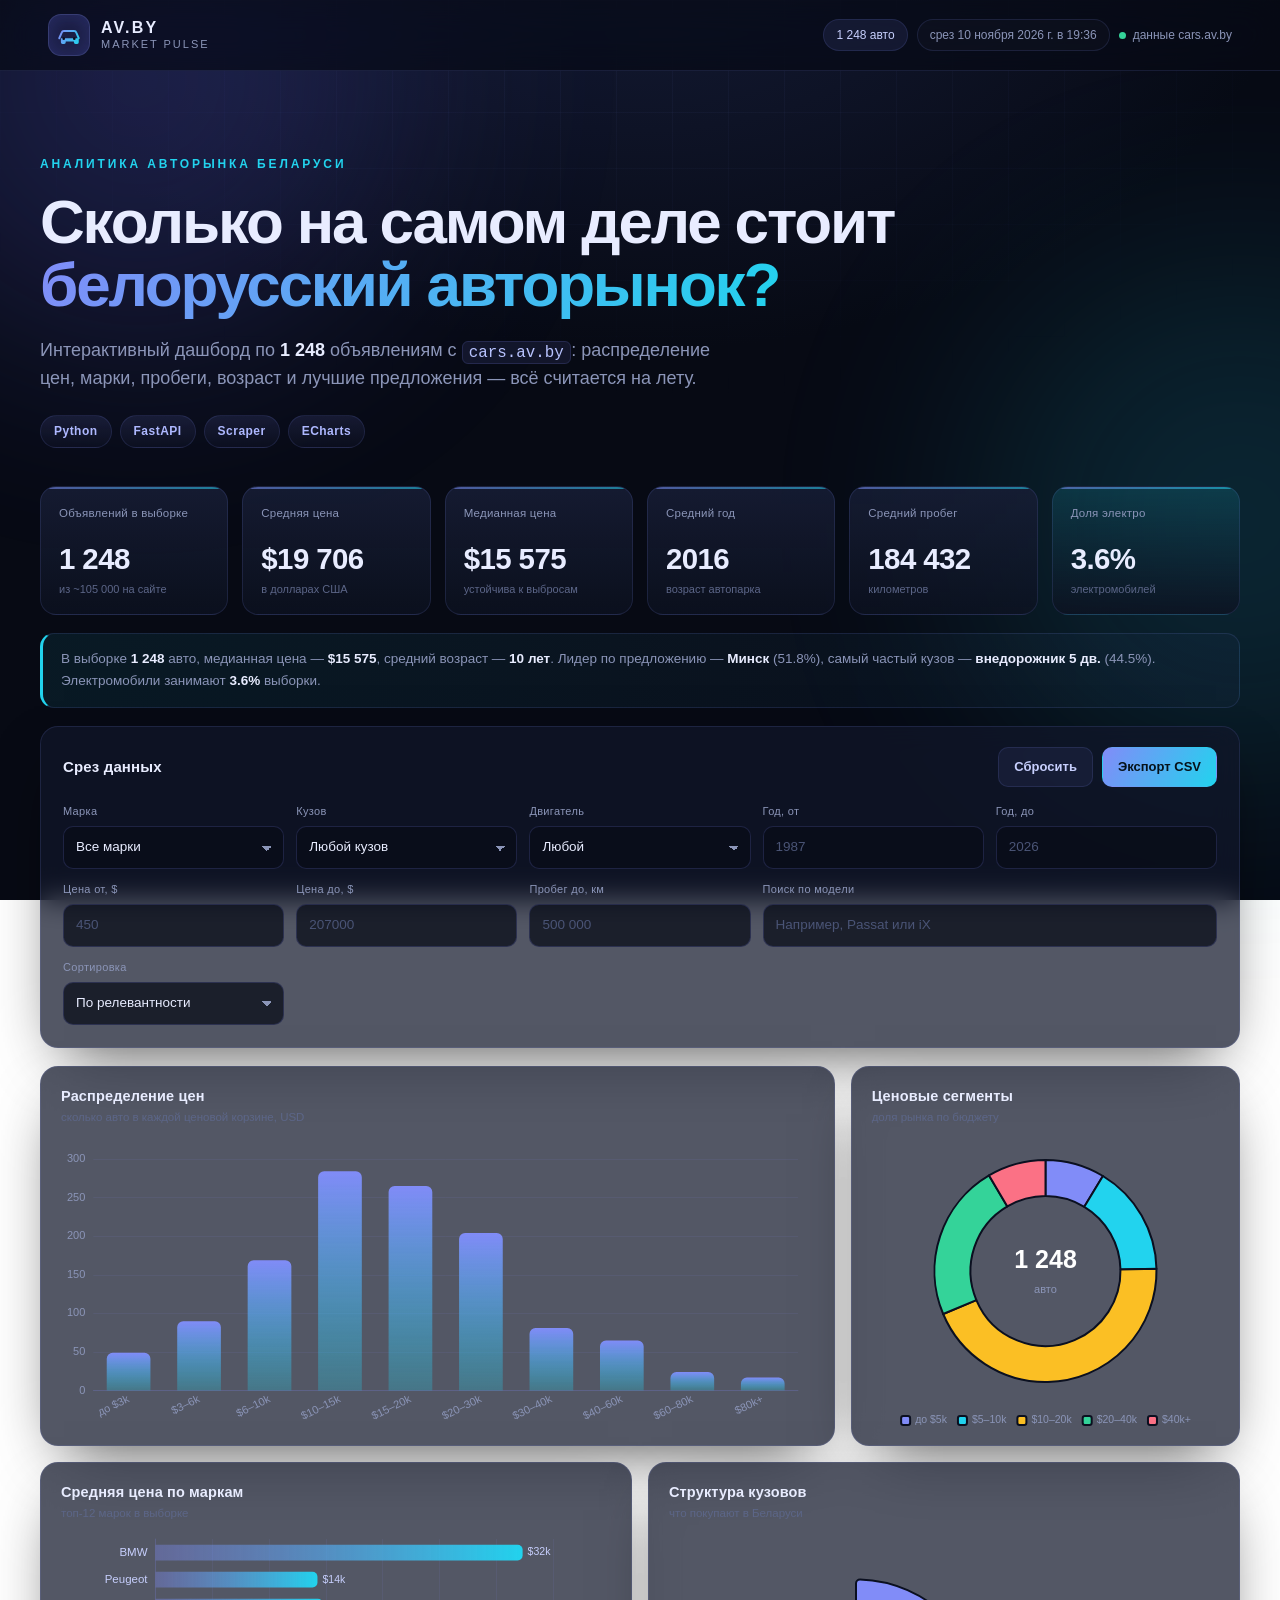
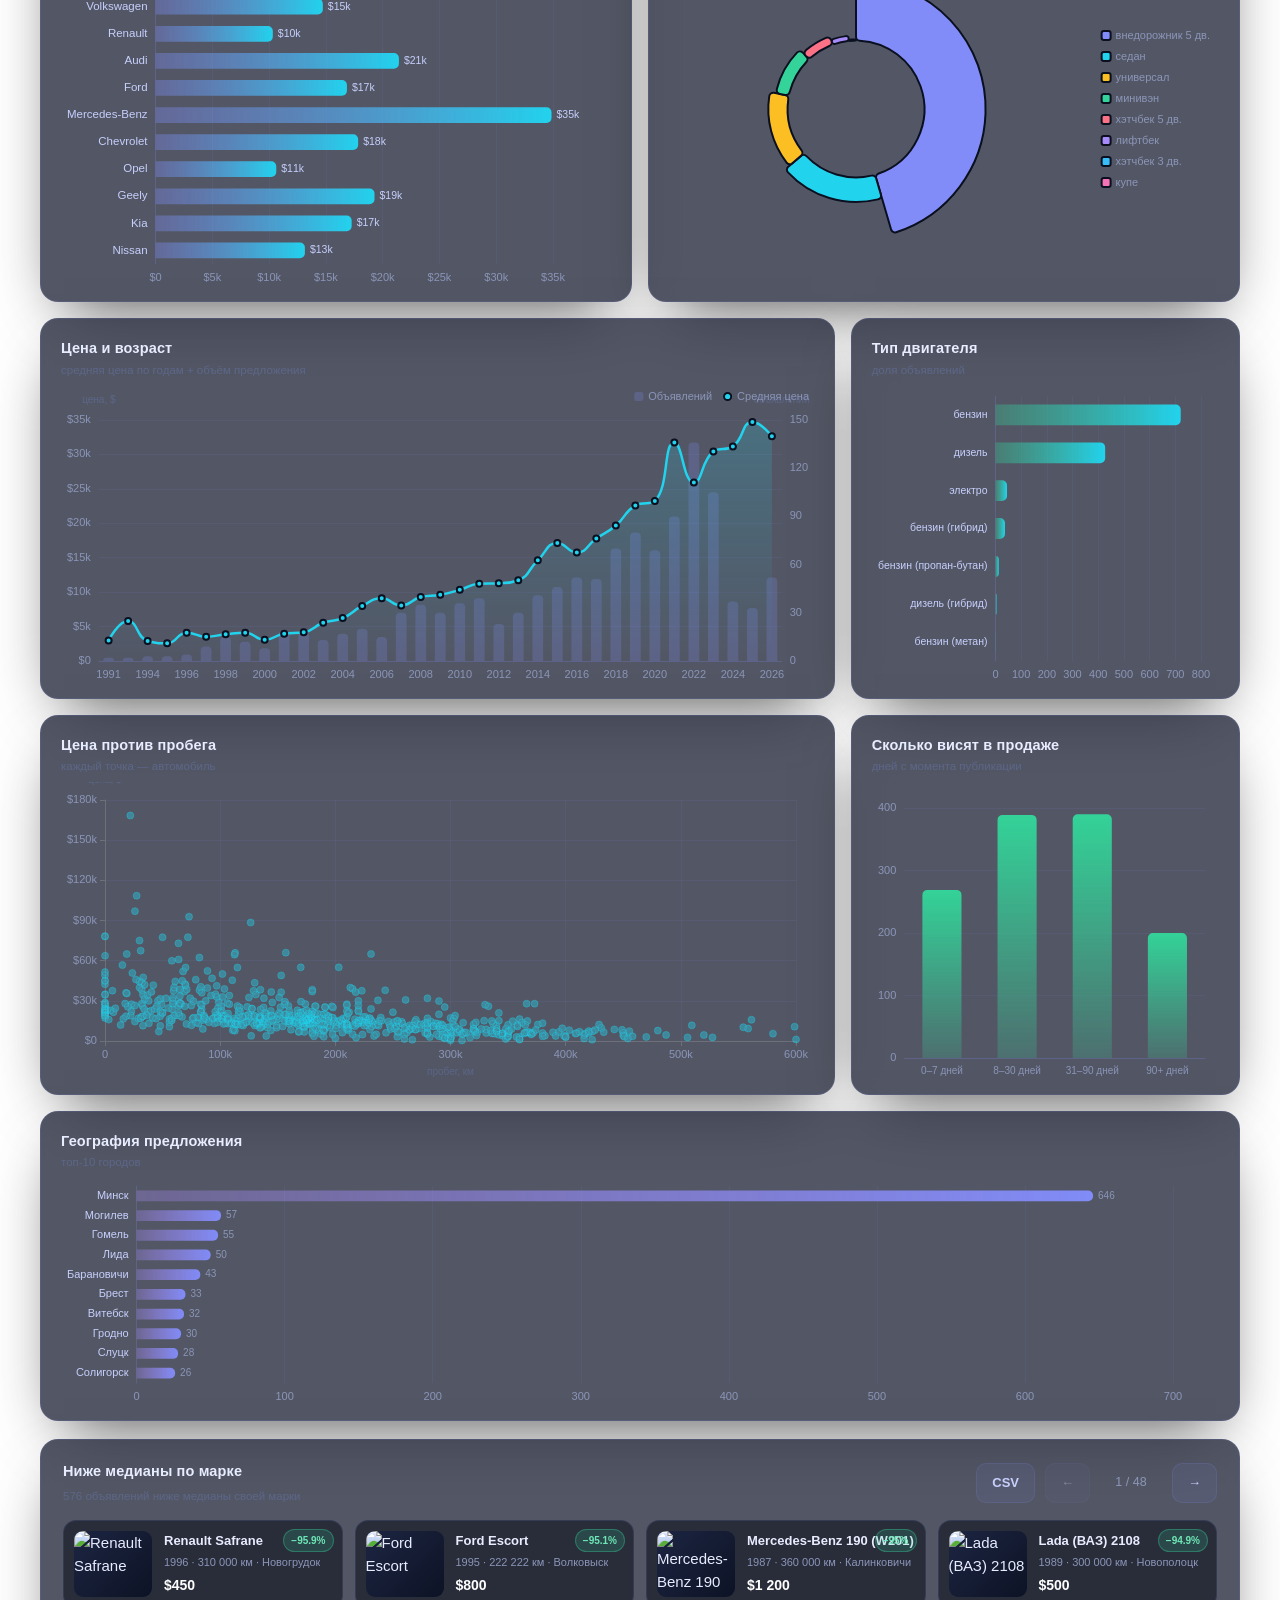
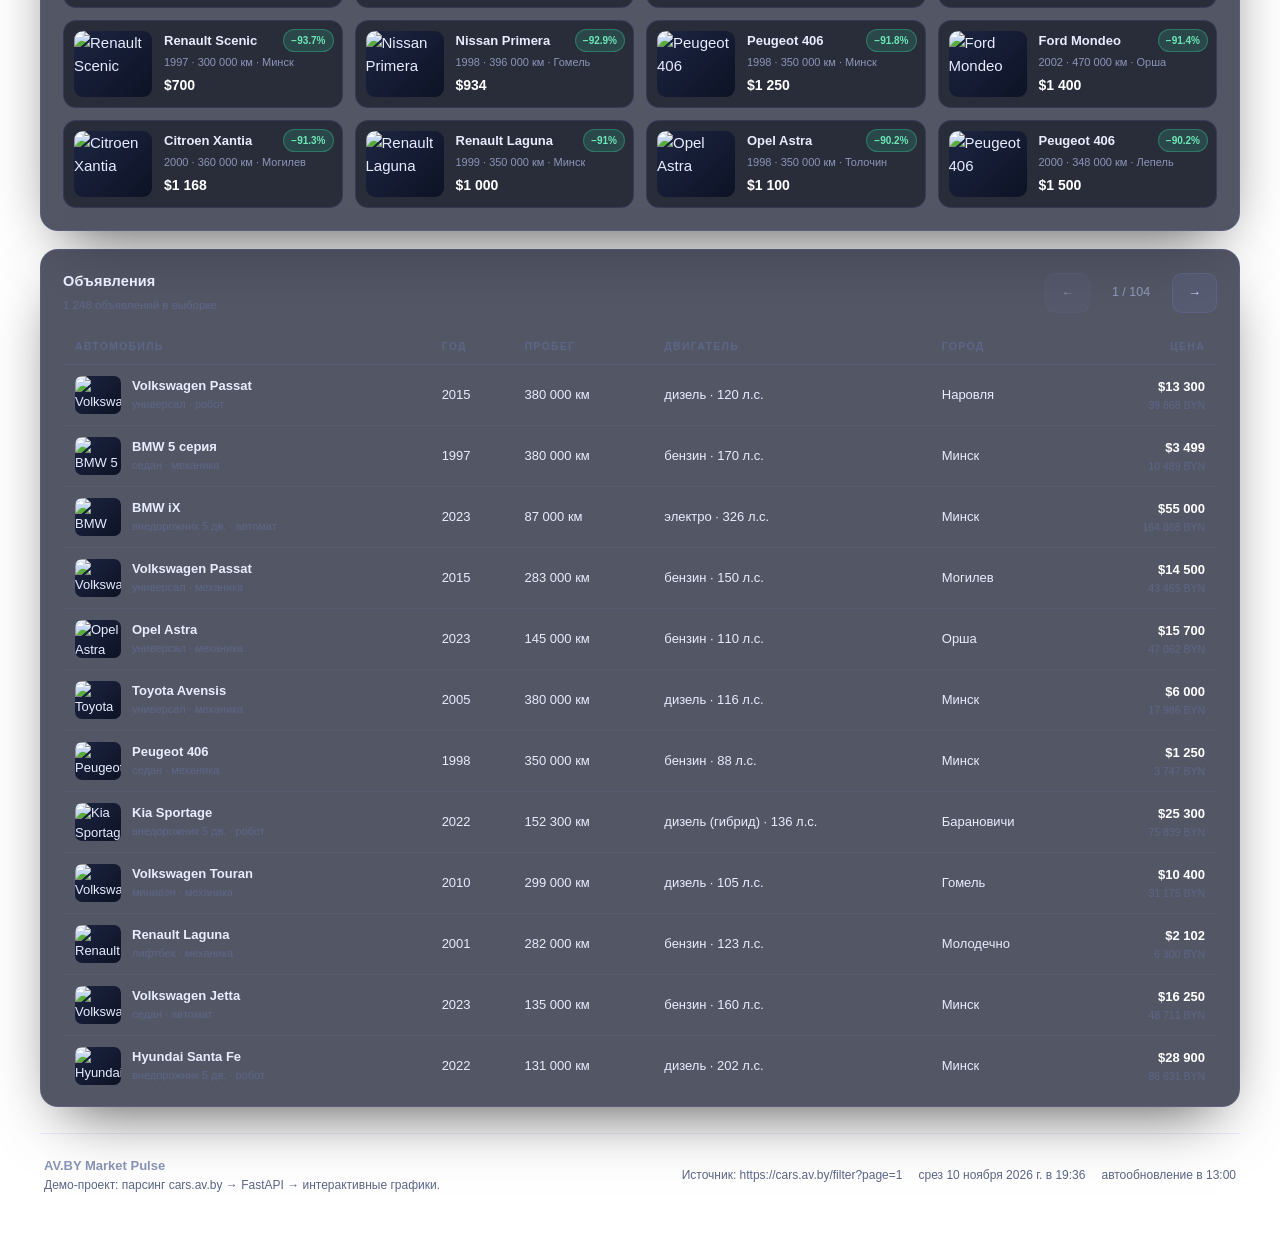
==== docs/index.html @ 28a3e029 "Add files via upload" ====
<!DOCTYPE html>
<html lang="ru" data-mode="static">
<head>
  <meta charset="utf-8" />
  <meta name="viewport" content="width=device-width, initial-scale=1" />
  <title>AV.BY Market Pulse — аналитика авторынка Беларуси</title>
  <meta name="description" content="Интерактивный дашборд рынка б/у автомобилей Беларуси по данным cars.av.by: цены, марки, пробеги, годы и лучшие предложения." />
  <link rel="stylesheet" href="styles.css" />
</head>
<body>
  <div class="bg-grid" aria-hidden="true"></div>
  <div class="bg-glow bg-glow--one" aria-hidden="true"></div>
  <div class="bg-glow bg-glow--two" aria-hidden="true"></div>

  <header class="topbar">
    <a class="brand" href="./">
      <span class="brand__mark" aria-hidden="true">
        <svg viewBox="0 0 32 32" width="26" height="26" fill="none">
          <path d="M4 20l3-7a3 3 0 0 1 2.8-2h12.4A3 3 0 0 1 25 13l3 7" stroke="url(#g)" stroke-width="2.4" stroke-linecap="round"/>
          <path d="M4 20h24v5a2 2 0 0 1-2 2h-2a2 2 0 0 1-2-2v-1H12v1a2 2 0 0 1-2 2H8a2 2 0 0 1-2-2v-5z" fill="url(#g)"/>
          <circle cx="9.5" cy="20.5" r="1.6" fill="#0a0e1a"/>
          <circle cx="22.5" cy="20.5" r="1.6" fill="#0a0e1a"/>
          <defs><linearGradient id="g" x1="4" y1="11" x2="28" y2="27" gradientUnits="userSpaceOnUse"><stop stop-color="#818cf8"/><stop offset="1" stop-color="#22d3ee"/></linearGradient></defs>
        </svg>
      </span>
      <span class="brand__text">
        <strong>AV.BY</strong>
        <span>Market Pulse</span>
      </span>
    </a>
    <div class="topbar__meta">
      <span class="pill" id="meta-count">— авто</span>
      <span class="pill pill--muted" id="meta-date">—</span>
      <span class="live"><i></i> данные cars.av.by</span>
    </div>
  </header>

  <main class="wrap">
    <section class="hero">
      <p class="eyebrow">Аналитика авторынка Беларуси</p>
      <h1>Сколько на самом деле стоит<br><span class="grad">белорусский авторынок?</span></h1>
      <p class="hero__lead">
        Интерактивный дашборд по <strong id="hero-count">1 000+</strong> объявлениям с <code>cars.av.by</code>:
        распределение цен, марки, пробеги, возраст и лучшие предложения — всё считается на лету.
      </p>
      <div class="hero__tags">
        <span>Python</span><span>FastAPI</span><span>Scraper</span><span>ECharts</span>
      </div>
    </section>

    <section class="kpis" id="kpis" aria-label="Ключевые показатели">
      <article class="kpi">
        <span class="kpi__label">Объявлений в выборке</span>
        <strong class="kpi__value" id="kpi-total">—</strong>
        <span class="kpi__hint">из ~105 000 на сайте</span>
      </article>
      <article class="kpi">
        <span class="kpi__label">Средняя цена</span>
        <strong class="kpi__value" id="kpi-avg-price">—</strong>
        <span class="kpi__hint">в долларах США</span>
      </article>
      <article class="kpi">
        <span class="kpi__label">Медианная цена</span>
        <strong class="kpi__value" id="kpi-median-price">—</strong>
        <span class="kpi__hint">устойчива к выбросам</span>
      </article>
      <article class="kpi">
        <span class="kpi__label">Средний год</span>
        <strong class="kpi__value" id="kpi-avg-year">—</strong>
        <span class="kpi__hint">возраст автопарка</span>
      </article>
      <article class="kpi">
        <span class="kpi__label">Средний пробег</span>
        <strong class="kpi__value" id="kpi-avg-mileage">—</strong>
        <span class="kpi__hint">километров</span>
      </article>
      <article class="kpi kpi--accent">
        <span class="kpi__label">Доля электро</span>
        <strong class="kpi__value" id="kpi-electric">—</strong>
        <span class="kpi__hint">электромобилей</span>
      </article>
    </section>

    <p class="insight" id="insight" aria-live="polite"></p>

    <section class="panel filters" aria-label="Фильтры">
      <div class="filters__head">
        <h2>Срез данных</h2>
        <div class="filters__actions">
          <button class="btn btn--ghost" id="btn-reset" type="button">Сбросить</button>
          <a class="btn btn--primary" id="btn-export" href="#" download>Экспорт CSV</a>
        </div>
      </div>
      <div class="filters__grid">
        <label class="field">
          <span>Марка</span>
          <select id="f-brand"><option value="">Все марки</option></select>
        </label>
        <label class="field">
          <span>Кузов</span>
          <select id="f-body"><option value="">Любой кузов</option></select>
        </label>
        <label class="field">
          <span>Двигатель</span>
          <select id="f-fuel"><option value="">Любой</option></select>
        </label>
        <label class="field">
          <span>Год, от</span>
          <input id="f-year-min" type="number" inputmode="numeric" placeholder="1990" />
        </label>
        <label class="field">
          <span>Год, до</span>
          <input id="f-year-max" type="number" inputmode="numeric" placeholder="2026" />
        </label>
        <label class="field">
          <span>Цена от, $</span>
          <input id="f-price-min" type="number" inputmode="numeric" placeholder="0" />
        </label>
        <label class="field">
          <span>Цена до, $</span>
          <input id="f-price-max" type="number" inputmode="numeric" placeholder="200 000" />
        </label>
        <label class="field">
          <span>Пробег до, км</span>
          <input id="f-mileage-max" type="number" inputmode="numeric" placeholder="500 000" />
        </label>
        <label class="field field--wide">
          <span>Поиск по модели</span>
          <input id="f-q" type="search" placeholder="Например, Passat или iX" autocomplete="off" />
        </label>
        <label class="field">
          <span>Сортировка</span>
          <select id="f-sort"></select>
        </label>
      </div>
    </section>

    <section class="charts" id="charts" aria-label="Графики">
      <article class="panel chart chart--span-8">
        <header class="chart__head">
          <h2>Распределение цен</h2>
          <span class="chart__sub">сколько авто в каждой ценовой корзине, USD</span>
        </header>
        <div class="chart__canvas" id="chart-price"></div>
      </article>

      <article class="panel chart chart--span-4">
        <header class="chart__head">
          <h2>Ценовые сегменты</h2>
          <span class="chart__sub">доля рынка по бюджету</span>
        </header>
        <div class="chart__canvas" id="chart-segments"></div>
      </article>

      <article class="panel chart chart--span-6">
        <header class="chart__head">
          <h2>Средняя цена по маркам</h2>
          <span class="chart__sub">топ-12 марок в выборке</span>
        </header>
        <div class="chart__canvas chart__canvas--tall" id="chart-brands"></div>
      </article>

      <article class="panel chart chart--span-6">
        <header class="chart__head">
          <h2>Структура кузовов</h2>
          <span class="chart__sub">что покупают в Беларуси</span>
        </header>
        <div class="chart__canvas chart__canvas--tall" id="chart-body"></div>
      </article>

      <article class="panel chart chart--span-8">
        <header class="chart__head">
          <h2>Цена и возраст</h2>
          <span class="chart__sub">средняя цена по годам + объём предложения</span>
        </header>
        <div class="chart__canvas" id="chart-year"></div>
      </article>

      <article class="panel chart chart--span-4">
        <header class="chart__head">
          <h2>Тип двигателя</h2>
          <span class="chart__sub">доля объявлений</span>
        </header>
        <div class="chart__canvas" id="chart-fuel"></div>
      </article>

      <article class="panel chart chart--span-8">
        <header class="chart__head">
          <h2>Цена против пробега</h2>
          <span class="chart__sub">каждый точка — автомобиль</span>
        </header>
        <div class="chart__canvas" id="chart-scatter"></div>
      </article>

      <article class="panel chart chart--span-4">
        <header class="chart__head">
          <h2>Сколько висят в продаже</h2>
          <span class="chart__sub">дней с момента публикации</span>
        </header>
        <div class="chart__canvas" id="chart-days"></div>
      </article>

      <article class="panel chart chart--span-12">
        <header class="chart__head">
          <h2>География предложения</h2>
          <span class="chart__sub">топ-10 городов</span>
        </header>
        <div class="chart__canvas chart__canvas--short" id="chart-locations"></div>
      </article>
    </section>

    <section class="panel deals" id="deals-section" aria-label="Ниже медианы по марке">
      <header class="chart__head table-panel__head">
        <div>
          <h2>Ниже медианы по марке</h2>
          <span class="chart__sub" id="deals-total">прозрачная эвристика, не оценка стоимости</span>
        </div>
        <div class="pager">
          <a class="btn btn--ghost" id="btn-deals-export" href="#" title="Скачать все объявления ниже медианы (CSV)">CSV</a>
          <button class="btn btn--ghost" id="btn-deals-prev" type="button" aria-label="Предыдущая страница">←</button>
          <span id="deals-page-info">1 / 1</span>
          <button class="btn btn--ghost" id="btn-deals-next" type="button" aria-label="Следующая страница">→</button>
        </div>
      </header>
      <div class="deals__grid" id="deals"></div>
    </section>

    <section class="panel table-panel" aria-label="Объявления">
      <header class="chart__head table-panel__head">
        <div>
          <h2>Объявления</h2>
          <span class="chart__sub" id="table-total">—</span>
        </div>
        <div class="pager">
          <button class="btn btn--ghost" id="btn-prev" type="button" aria-label="Предыдущая страница">←</button>
          <span id="page-info">1 / 1</span>
          <button class="btn btn--ghost" id="btn-next" type="button" aria-label="Следующая страница">→</button>
        </div>
      </header>
      <div class="table-scroll">
        <table>
          <thead>
            <tr>
              <th>Автомобиль</th>
              <th>Год</th>
              <th>Пробег</th>
              <th>Двигатель</th>
              <th>Город</th>
              <th class="ta-right">Цена</th>
            </tr>
          </thead>
          <tbody id="table-body"></tbody>
        </table>
      </div>
    </section>

    <footer class="footer">
      <div>
        <strong>AV.BY Market Pulse</strong>
        <span>Демо-проект: парсинг cars.av.by → FastAPI → интерактивные графики.</span>
      </div>
      <div class="footer__meta">
        <span id="footer-source">Источник: cars.av.by</span>
        <span id="footer-date">—</span>
        <span>автообновление в 13:00</span>
      </div>
    </footer>
  </main>

  <div class="loading" id="loading" aria-hidden="true"><span></span></div>
  <div class="toast" id="toast" role="status" aria-live="polite"></div>

  <script src="vendor/echarts.min.js"></script>
  <script src="analytics.js"></script>
  <script src="app.js"></script>
</body>
</html>
---- docs/styles.css ----
:root {
  --bg: #070a14;
  --bg-soft: #0c1120;
  --panel: rgba(17, 23, 42, 0.72);
  --panel-solid: #11172a;
  --border: rgba(129, 140, 248, 0.14);
  --border-strong: rgba(129, 140, 248, 0.3);
  --text: #e8ecff;
  --muted: #8b95b8;
  --faint: #5c6688;
  --indigo: #818cf8;
  --cyan: #22d3ee;
  --amber: #fbbf24;
  --green: #34d399;
  --rose: #fb7185;
  --grad: linear-gradient(120deg, #818cf8 0%, #22d3ee 100%);
  --radius: 18px;
  --shadow: 0 24px 60px -24px rgba(0, 0, 0, 0.75);
}

* { box-sizing: border-box; }

html { scroll-behavior: smooth; }

body {
  margin: 0;
  min-height: 100vh;
  background: radial-gradient(1200px 800px at 50% -10%, #151c38 0%, var(--bg) 55%) fixed;
  color: var(--text);
  font-family: "Inter", -apple-system, BlinkMacSystemFont, "Segoe UI", Roboto, "Helvetica Neue", Arial, sans-serif;
  font-size: 15px;
  line-height: 1.55;
  -webkit-font-smoothing: antialiased;
  overflow-x: hidden;
}

code {
  font-family: "JetBrains Mono", "Cascadia Code", Consolas, monospace;
  font-size: 0.88em;
  color: #b9c4ff;
  background: rgba(129, 140, 248, 0.1);
  border: 1px solid rgba(129, 140, 248, 0.16);
  padding: 0.1em 0.4em;
  border-radius: 6px;
}

.bg-grid {
  position: fixed;
  inset: 0;
  background-image:
    linear-gradient(rgba(129, 140, 248, 0.045) 1px, transparent 1px),
    linear-gradient(90deg, rgba(129, 140, 248, 0.045) 1px, transparent 1px);
  background-size: 56px 56px;
  mask-image: radial-gradient(ellipse 90% 60% at 50% 0%, #000 20%, transparent 75%);
  pointer-events: none;
  z-index: 0;
}

.bg-glow {
  position: fixed;
  width: 520px;
  height: 520px;
  border-radius: 50%;
  filter: blur(120px);
  opacity: 0.22;
  pointer-events: none;
  z-index: 0;
}
.bg-glow--one { background: #6366f1; top: -180px; left: -120px; }
.bg-glow--two { background: #22d3ee; top: 260px; right: -220px; opacity: 0.14; }

/* ---------- top bar ---------- */
.topbar {
  position: sticky;
  top: 0;
  z-index: 50;
  display: flex;
  align-items: center;
  justify-content: space-between;
  gap: 18px;
  padding: 14px clamp(16px, 4vw, 48px);
  background: rgba(7, 10, 20, 0.72);
  backdrop-filter: blur(18px) saturate(140%);
  border-bottom: 1px solid var(--border);
}

.brand {
  display: flex;
  align-items: center;
  gap: 11px;
  text-decoration: none;
  color: var(--text);
}
.brand__mark {
  display: grid;
  place-items: center;
  width: 42px;
  height: 42px;
  border-radius: 13px;
  background: rgba(129, 140, 248, 0.1);
  border: 1px solid var(--border-strong);
  box-shadow: 0 0 26px rgba(99, 102, 241, 0.28) inset;
}
.brand__text { display: flex; flex-direction: column; line-height: 1.15; }
.brand__text strong { font-size: 16px; letter-spacing: 0.14em; }
.brand__text span { font-size: 11px; color: var(--muted); letter-spacing: 0.18em; text-transform: uppercase; }

.topbar__meta { display: flex; align-items: center; gap: 9px; flex-wrap: wrap; justify-content: flex-end; }
.pill {
  font-size: 12px;
  padding: 6px 12px;
  border-radius: 999px;
  background: rgba(129, 140, 248, 0.1);
  border: 1px solid var(--border);
  color: #c7cffd;
  white-space: nowrap;
}
.pill--muted { color: var(--muted); background: rgba(255, 255, 255, 0.02); }
.live { display: inline-flex; align-items: center; gap: 7px; font-size: 12px; color: var(--muted); }
.live i {
  width: 7px; height: 7px; border-radius: 50%;
  background: var(--green);
  box-shadow: 0 0 0 0 rgba(52, 211, 153, 0.6);
  animation: pulse 2.2s infinite;
}
@keyframes pulse {
  0% { box-shadow: 0 0 0 0 rgba(52, 211, 153, 0.55); }
  70% { box-shadow: 0 0 0 8px rgba(52, 211, 153, 0); }
  100% { box-shadow: 0 0 0 0 rgba(52, 211, 153, 0); }
}

/* ---------- layout ---------- */
.wrap {
  position: relative;
  z-index: 1;
  max-width: 1280px;
  margin: 0 auto;
  padding: 0 clamp(16px, 4vw, 40px) 64px;
}

.hero { padding: clamp(40px, 7vw, 84px) 0 38px; max-width: 880px; }
.eyebrow {
  margin: 0 0 16px;
  font-size: 12px;
  letter-spacing: 0.24em;
  text-transform: uppercase;
  color: var(--cyan);
  font-weight: 600;
}
.hero h1 {
  margin: 0 0 20px;
  font-size: clamp(32px, 5.6vw, 62px);
  line-height: 1.03;
  letter-spacing: -0.035em;
  font-weight: 800;
}
.grad {
  background: var(--grad);
  -webkit-background-clip: text;
  background-clip: text;
  color: transparent;
}
.hero__lead { margin: 0 0 22px; max-width: 680px; font-size: clamp(15px, 1.6vw, 18px); color: var(--muted); }
.hero__lead strong { color: var(--text); }
.hero__tags { display: flex; gap: 8px; flex-wrap: wrap; }
.hero__tags span {
  font-size: 12px;
  font-weight: 600;
  letter-spacing: 0.04em;
  color: #aeb8ff;
  padding: 6px 13px;
  border-radius: 999px;
  border: 1px solid var(--border);
  background: linear-gradient(180deg, rgba(129, 140, 248, 0.12), rgba(129, 140, 248, 0.03));
}

/* ---------- KPI ---------- */
.kpis {
  display: grid;
  grid-template-columns: repeat(6, minmax(0, 1fr));
  gap: 14px;
  margin-bottom: 18px;
}
.kpi {
  position: relative;
  padding: 18px 18px 16px;
  border-radius: 16px;
  border: 1px solid var(--border);
  background: linear-gradient(180deg, rgba(23, 30, 54, 0.85), rgba(13, 18, 33, 0.75));
  overflow: hidden;
  transition: transform 0.25s ease, border-color 0.25s ease;
}
.kpi::after {
  content: "";
  position: absolute;
  inset: 0 0 auto 0;
  height: 2px;
  background: var(--grad);
  opacity: 0.55;
}
.kpi:hover { transform: translateY(-3px); border-color: var(--border-strong); }
.kpi--accent { background: linear-gradient(180deg, rgba(34, 211, 238, 0.14), rgba(13, 18, 33, 0.8)); }
.kpi__label { display: block; font-size: 11.5px; color: var(--muted); letter-spacing: 0.02em; margin-bottom: 8px; min-height: 30px; }
.kpi__value { display: block; font-size: clamp(21px, 2.3vw, 30px); font-weight: 800; letter-spacing: -0.02em; line-height: 1.1; }
.kpi__hint { display: block; margin-top: 6px; font-size: 11px; color: var(--faint); }

/* ---------- panels ---------- */
.panel {
  border-radius: var(--radius);
  border: 1px solid var(--border);
  background: var(--panel);
  backdrop-filter: blur(14px);
  box-shadow: var(--shadow);
}

/* ---------- insight ---------- */
.insight {
  margin: 0 0 18px;
  padding: 14px 18px;
  border-radius: 14px;
  border: 1px solid var(--border);
  border-left: 3px solid var(--cyan);
  background: linear-gradient(90deg, rgba(34, 211, 238, 0.08), rgba(129, 140, 248, 0.035));
  color: var(--muted);
  font-size: 13.5px;
  line-height: 1.65;
}
.insight strong { color: var(--text); font-weight: 700; }

/* ---------- filters ---------- */
.filters { padding: 20px 22px 22px; margin-bottom: 18px; }
.filters__head { display: flex; align-items: center; justify-content: space-between; gap: 16px; margin-bottom: 16px; }
.filters__head h2 { margin: 0; font-size: 15px; letter-spacing: 0.01em; }
.filters__actions { display: flex; gap: 9px; }
.filters__grid {
  display: grid;
  grid-template-columns: repeat(5, minmax(0, 1fr));
  gap: 12px;
}
.field { display: flex; flex-direction: column; gap: 6px; min-width: 0; }
.field--wide { grid-column: span 2; }
.field > span { font-size: 11px; color: var(--muted); letter-spacing: 0.03em; }
.field input, .field select {
  width: 100%;
  padding: 10px 12px;
  border-radius: 10px;
  border: 1px solid rgba(129, 140, 248, 0.18);
  background: rgba(8, 12, 24, 0.75);
  color: var(--text);
  font: inherit;
  font-size: 13.5px;
  outline: none;
  transition: border-color 0.2s ease, box-shadow 0.2s ease;
}
.field select { appearance: none; cursor: pointer; padding-right: 30px;
  background-image: linear-gradient(45deg, transparent 50%, var(--muted) 50%), linear-gradient(135deg, var(--muted) 50%, transparent 50%);
  background-position: calc(100% - 16px) 52%, calc(100% - 11px) 52%;
  background-size: 5px 5px, 5px 5px;
  background-repeat: no-repeat;
}
.field input::placeholder { color: #4a5476; }
.field input:focus, .field select:focus {
  border-color: rgba(34, 211, 238, 0.55);
  box-shadow: 0 0 0 3px rgba(34, 211, 238, 0.1);
}

.btn {
  display: inline-flex;
  align-items: center;
  justify-content: center;
  gap: 6px;
  padding: 9px 15px;
  border-radius: 10px;
  border: 1px solid transparent;
  font: inherit;
  font-size: 13px;
  font-weight: 600;
  cursor: pointer;
  text-decoration: none;
  transition: transform 0.18s ease, filter 0.18s ease, background 0.18s ease;
  white-space: nowrap;
}
.btn:hover { transform: translateY(-1px); }
.btn--ghost { background: rgba(129, 140, 248, 0.08); border-color: var(--border); color: #c7cffd; }
.btn--ghost:hover { background: rgba(129, 140, 248, 0.16); }
.btn--primary { background: var(--grad); color: #06121a; font-weight: 700; }
.btn--primary:hover { filter: brightness(1.08); }
.btn:disabled { opacity: 0.4; cursor: not-allowed; transform: none; }

/* ---------- charts ---------- */
.charts {
  display: grid;
  grid-template-columns: repeat(12, minmax(0, 1fr));
  gap: 16px;
  margin-bottom: 18px;
}
.chart { padding: 18px 20px 12px; min-width: 0; }
.chart--span-4 { grid-column: span 4; }
.chart--span-6 { grid-column: span 6; }
.chart--span-8 { grid-column: span 8; }
.chart--span-12 { grid-column: span 12; }
.chart__head { display: flex; flex-direction: column; gap: 2px; margin-bottom: 6px; }
.chart__head h2 { margin: 0; font-size: 14.5px; font-weight: 700; letter-spacing: 0.01em; }
.chart__sub { font-size: 11.5px; color: var(--faint); }
.chart__canvas { width: 100%; height: 300px; }
.chart__canvas--tall { height: 360px; }
.chart__canvas--short { height: 230px; }

/* ---------- deals ---------- */
.deals { padding: 20px 22px 22px; margin-bottom: 18px; }
.deals__grid {
  display: grid;
  grid-template-columns: repeat(4, minmax(0, 1fr));
  gap: 12px;
  margin-top: 14px;
}
.deal {
  position: relative;
  display: flex;
  gap: 12px;
  padding: 10px;
  border-radius: 13px;
  border: 1px solid var(--border);
  background: rgba(8, 12, 24, 0.55);
  text-decoration: none;
  color: inherit;
  transition: transform 0.2s ease, border-color 0.2s ease;
  min-width: 0;
}
.deal:hover { transform: translateY(-2px); border-color: rgba(52, 211, 153, 0.45); }
.deal__img {
  width: 78px;
  height: 66px;
  flex: 0 0 78px;
  border-radius: 9px;
  object-fit: cover;
  background: linear-gradient(135deg, #1c2542, #0d1325);
}
.deal__img--empty { display: grid; place-items: center; font-weight: 800; color: #3b466b; font-size: 20px; }
.deal__body { min-width: 0; display: flex; flex-direction: column; gap: 3px; }
.deal__name { font-size: 13px; font-weight: 700; white-space: nowrap; overflow: hidden; text-overflow: ellipsis; }
.deal__meta { font-size: 11px; color: var(--muted); white-space: nowrap; overflow: hidden; text-overflow: ellipsis; }
.deal__price { font-size: 14px; font-weight: 800; color: #fff; margin-top: auto; }
.deal__badge {
  position: absolute;
  top: 8px;
  right: 8px;
  font-size: 10px;
  font-weight: 800;
  padding: 3px 7px;
  border-radius: 999px;
  background: rgba(52, 211, 153, 0.16);
  color: #6ee7b7;
  border: 1px solid rgba(52, 211, 153, 0.35);
}

/* ---------- table ---------- */
.table-panel { padding: 20px 22px 10px; }
.table-panel__head { flex-direction: row; align-items: center; justify-content: space-between; margin-bottom: 12px; }
.pager { display: flex; align-items: center; gap: 10px; }
.pager #page-info,
.pager #deals-page-info { font-size: 12.5px; color: var(--muted); min-width: 62px; text-align: center; }
.table-scroll { overflow-x: auto; }
table { width: 100%; border-collapse: collapse; font-size: 13px; }
thead th {
  text-align: left;
  font-size: 10.5px;
  text-transform: uppercase;
  letter-spacing: 0.12em;
  color: var(--faint);
  font-weight: 600;
  padding: 10px 12px;
  border-bottom: 1px solid var(--border);
  white-space: nowrap;
}
tbody td { padding: 11px 12px; border-bottom: 1px solid rgba(129, 140, 248, 0.07); vertical-align: middle; }
tbody tr:last-child td { border-bottom: none; }
tbody tr { transition: background 0.16s ease; }
tbody tr:hover { background: rgba(129, 140, 248, 0.045); }
.ta-right { text-align: right; }
.car-cell { display: flex; align-items: center; gap: 11px; min-width: 210px; }
.car-cell img, .car-cell .thumb {
  width: 46px; height: 38px; border-radius: 7px; object-fit: cover; flex: 0 0 46px;
  background: linear-gradient(135deg, #1c2542, #0d1325);
}
.car-cell .thumb { display: grid; place-items: center; font-weight: 800; color: #3b466b; }
.car-cell a { color: var(--text); text-decoration: none; font-weight: 600; }
.car-cell a:hover { color: var(--cyan); }
.car-cell small { display: block; color: var(--faint); font-size: 11px; font-weight: 400; }
.price-cell { font-weight: 800; color: #fff; white-space: nowrap; }
.price-cell small { display: block; color: var(--faint); font-weight: 400; font-size: 10.5px; }

/* ---------- footer ---------- */
.footer {
  display: flex;
  align-items: center;
  justify-content: space-between;
  gap: 18px;
  flex-wrap: wrap;
  margin-top: 26px;
  padding: 22px 4px 0;
  border-top: 1px solid var(--border);
  color: var(--faint);
  font-size: 12px;
}
.footer strong { display: block; color: var(--muted); font-size: 13px; }
.footer__meta { display: flex; gap: 16px; flex-wrap: wrap; }

/* ---------- loading ---------- */
.loading {
  position: fixed;
  inset: 0;
  z-index: 90;
  display: grid;
  place-items: center;
  background: rgba(7, 10, 20, 0.55);
  backdrop-filter: blur(2px);
  opacity: 0;
  pointer-events: none;
  transition: opacity 0.2s ease;
}
.loading.is-on { opacity: 1; pointer-events: all; }
.loading span {
  width: 38px; height: 38px; border-radius: 50%;
  border: 3px solid rgba(129, 140, 248, 0.2);
  border-top-color: var(--cyan);
  animation: spin 0.8s linear infinite;
}
@keyframes spin { to { transform: rotate(360deg); } }

/* ---------- toast ---------- */
.toast {
  position: fixed;
  left: 50%;
  bottom: 28px;
  z-index: 100;
  transform: translate(-50%, 18px);
  padding: 11px 18px;
  border-radius: 12px;
  border: 1px solid rgba(34, 211, 238, 0.4);
  background: rgba(17, 23, 42, 0.97);
  color: var(--text);
  font-size: 13px;
  font-weight: 600;
  box-shadow: 0 16px 40px rgba(0, 0, 0, 0.55);
  opacity: 0;
  pointer-events: none;
  transition: opacity 0.28s ease, transform 0.28s ease;
}
.toast.is-on { opacity: 1; transform: translate(-50%, 0); }

/* ---------- responsive ---------- */
@media (max-width: 1080px) {
  .kpis { grid-template-columns: repeat(3, minmax(0, 1fr)); }
  .filters__grid { grid-template-columns: repeat(3, minmax(0, 1fr)); }
  .deals__grid { grid-template-columns: repeat(2, minmax(0, 1fr)); }
  .chart--span-4, .chart--span-6, .chart--span-8 { grid-column: span 6; }
  .chart--span-12 { grid-column: span 12; }
}
@media (max-width: 720px) {
  .topbar { padding: 12px 16px; }
  .topbar__meta .pill--muted { display: none; }
  .kpis { grid-template-columns: repeat(2, minmax(0, 1fr)); }
  .filters__grid { grid-template-columns: repeat(2, minmax(0, 1fr)); }
  .field--wide { grid-column: span 2; }
  .charts { grid-template-columns: 1fr; }
  .chart--span-4, .chart--span-6, .chart--span-8, .chart--span-12 { grid-column: span 1; }
  .deals__grid { grid-template-columns: 1fr; }
  .footer { flex-direction: column; align-items: flex-start; }
}
@media (max-width: 460px) {
  .kpis { grid-template-columns: 1fr; }
  .filters__grid { grid-template-columns: 1fr; }
  .field--wide { grid-column: span 1; }
}

@media (prefers-reduced-motion: reduce) {
  * { animation: none !important; transition: none !important; }
}
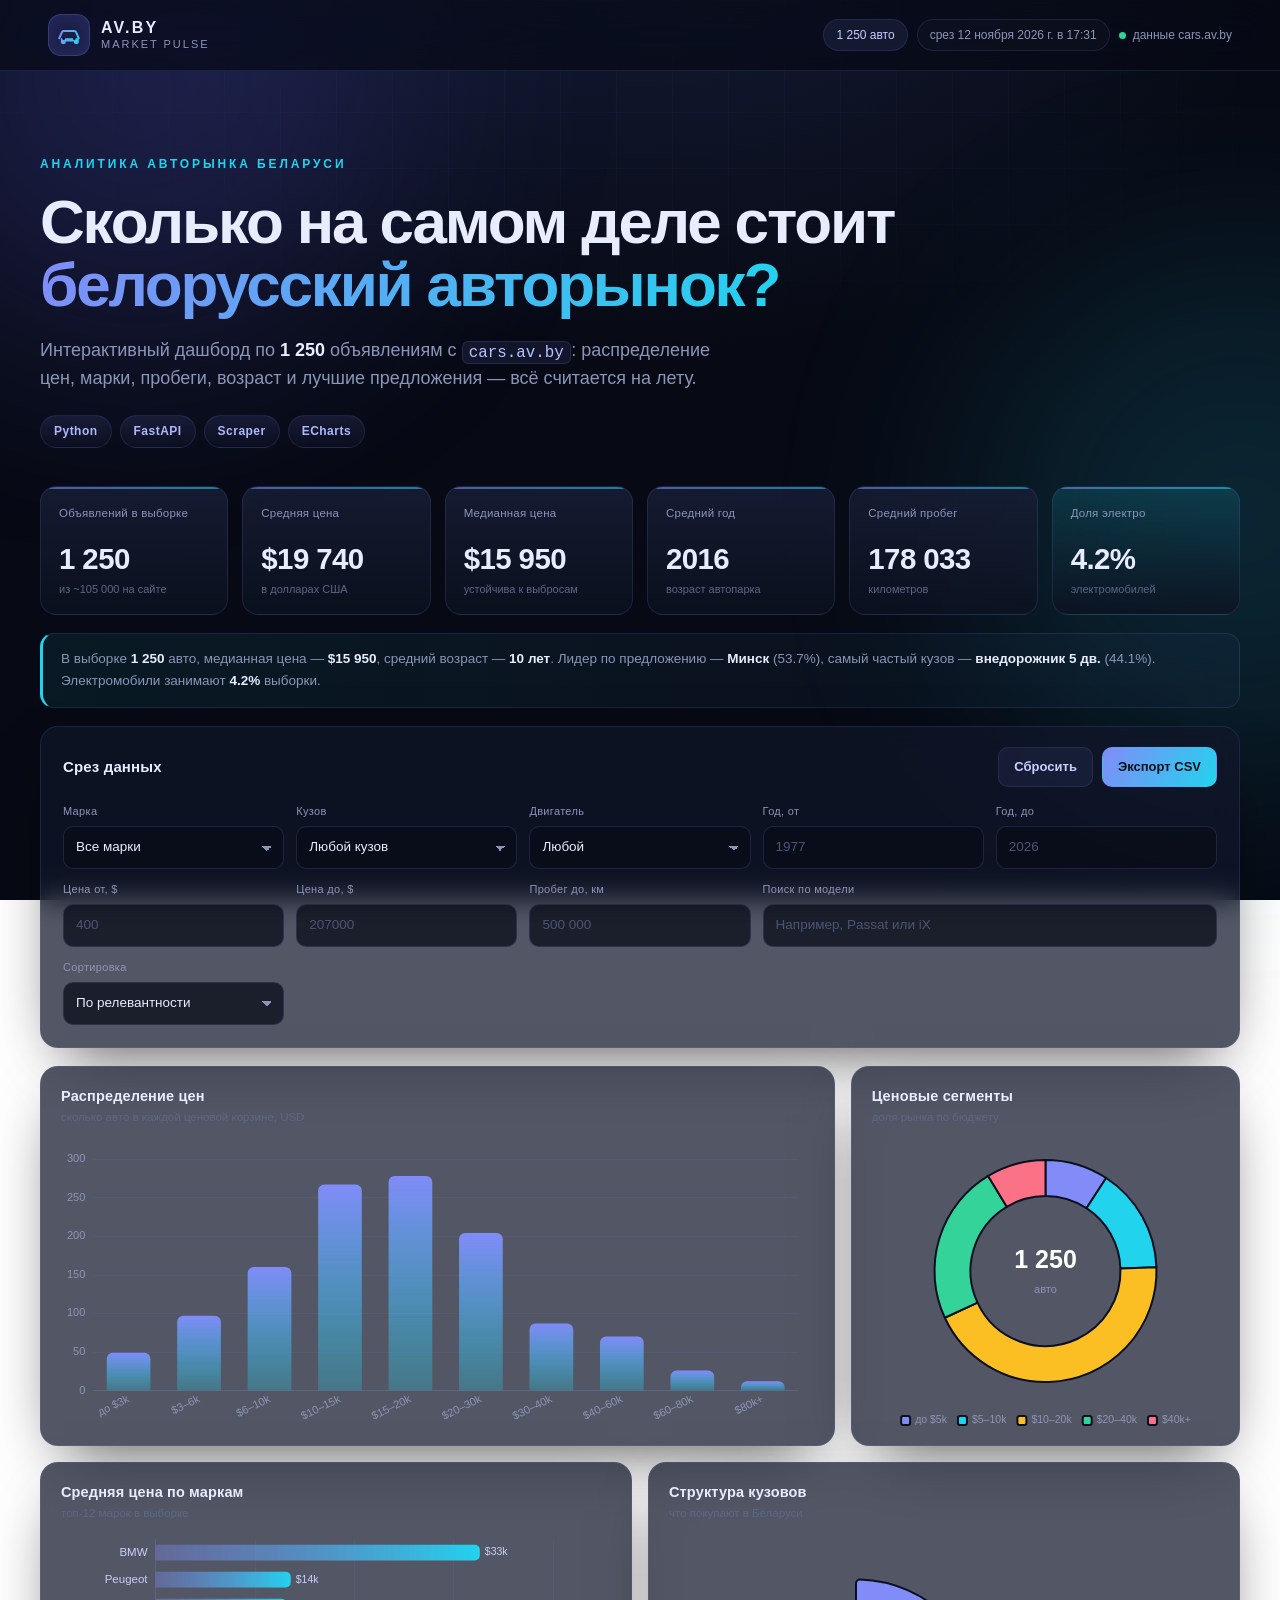
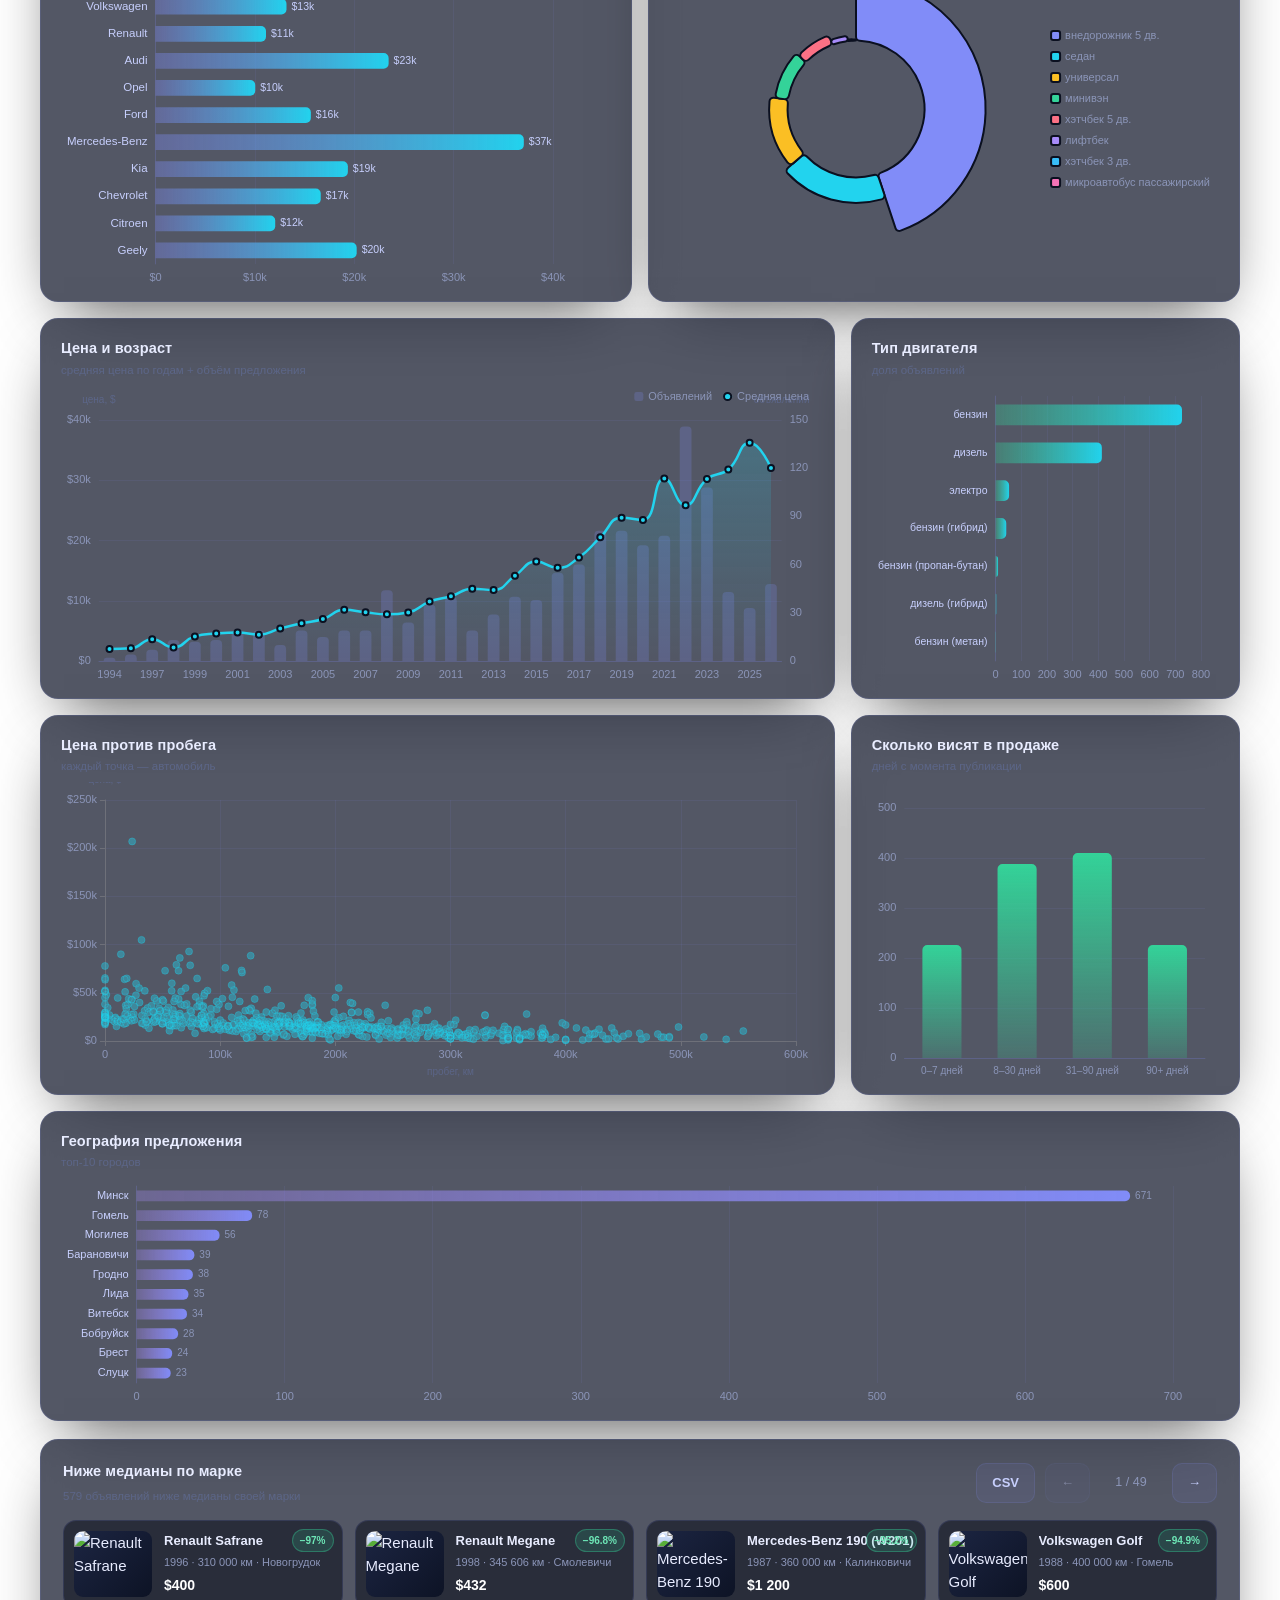
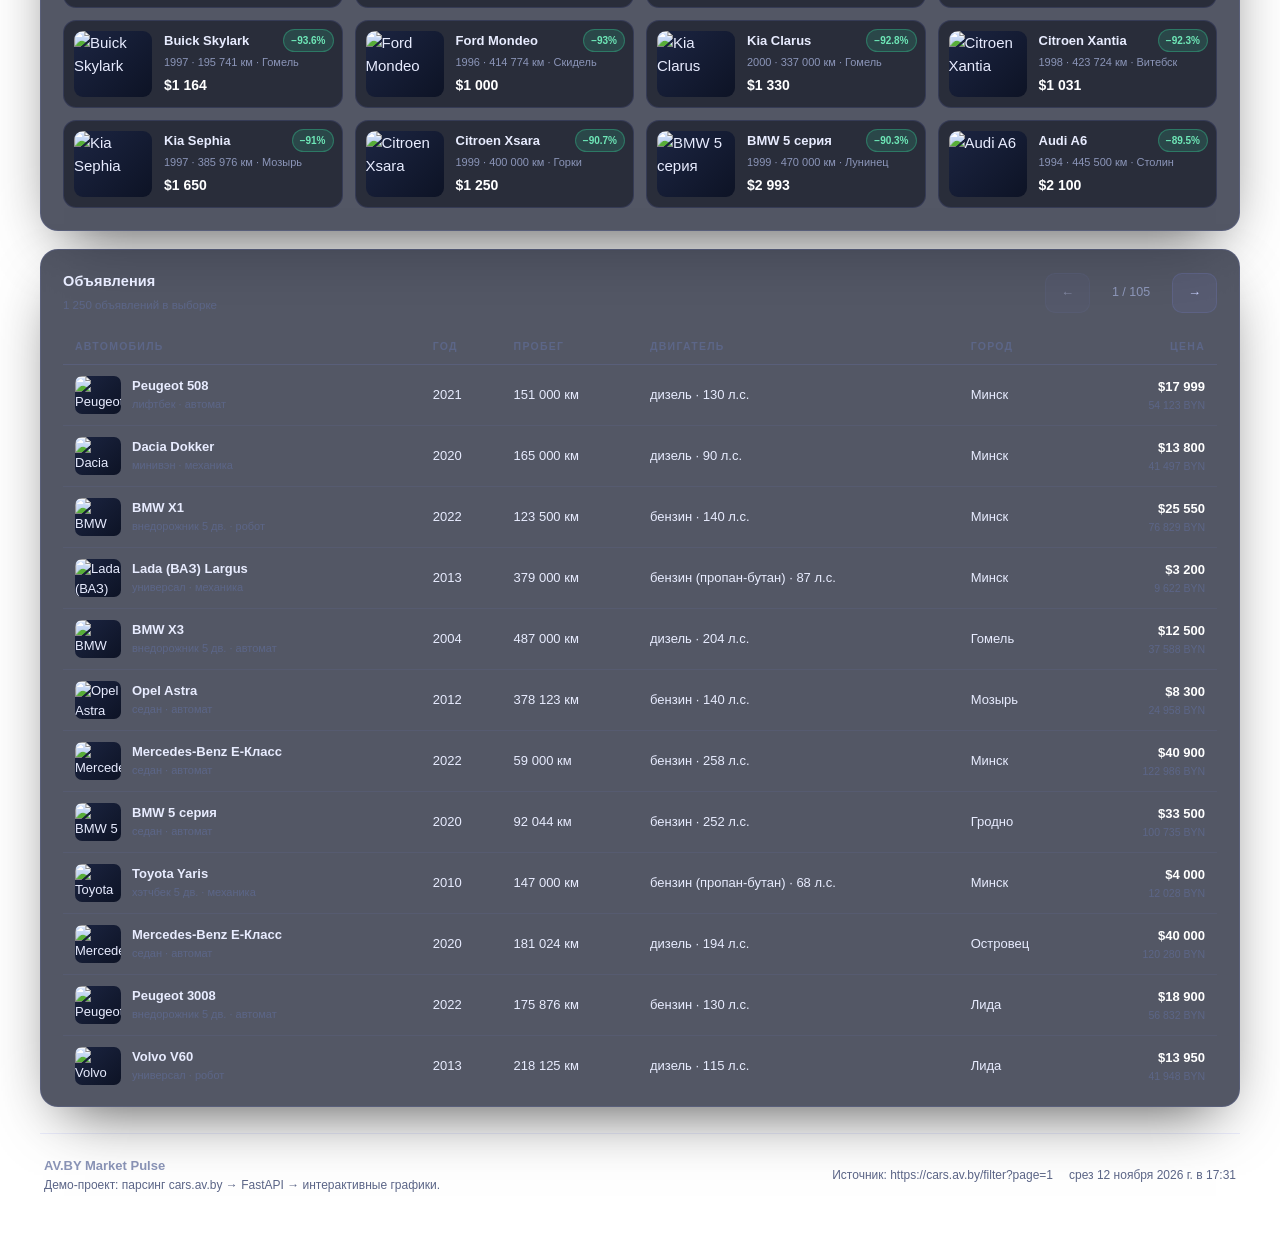
==== commit a502a3de: "chore: rebuild dashboard (2026-11-12)" ====
--- a/docs/index.html
+++ b/docs/index.html
@@ -262,7 +262,6 @@
       <div class="footer__meta">
         <span id="footer-source">Источник: cars.av.by</span>
         <span id="footer-date">—</span>
-        <span>автообновление в 13:00</span>
       </div>
     </footer>
   </main>
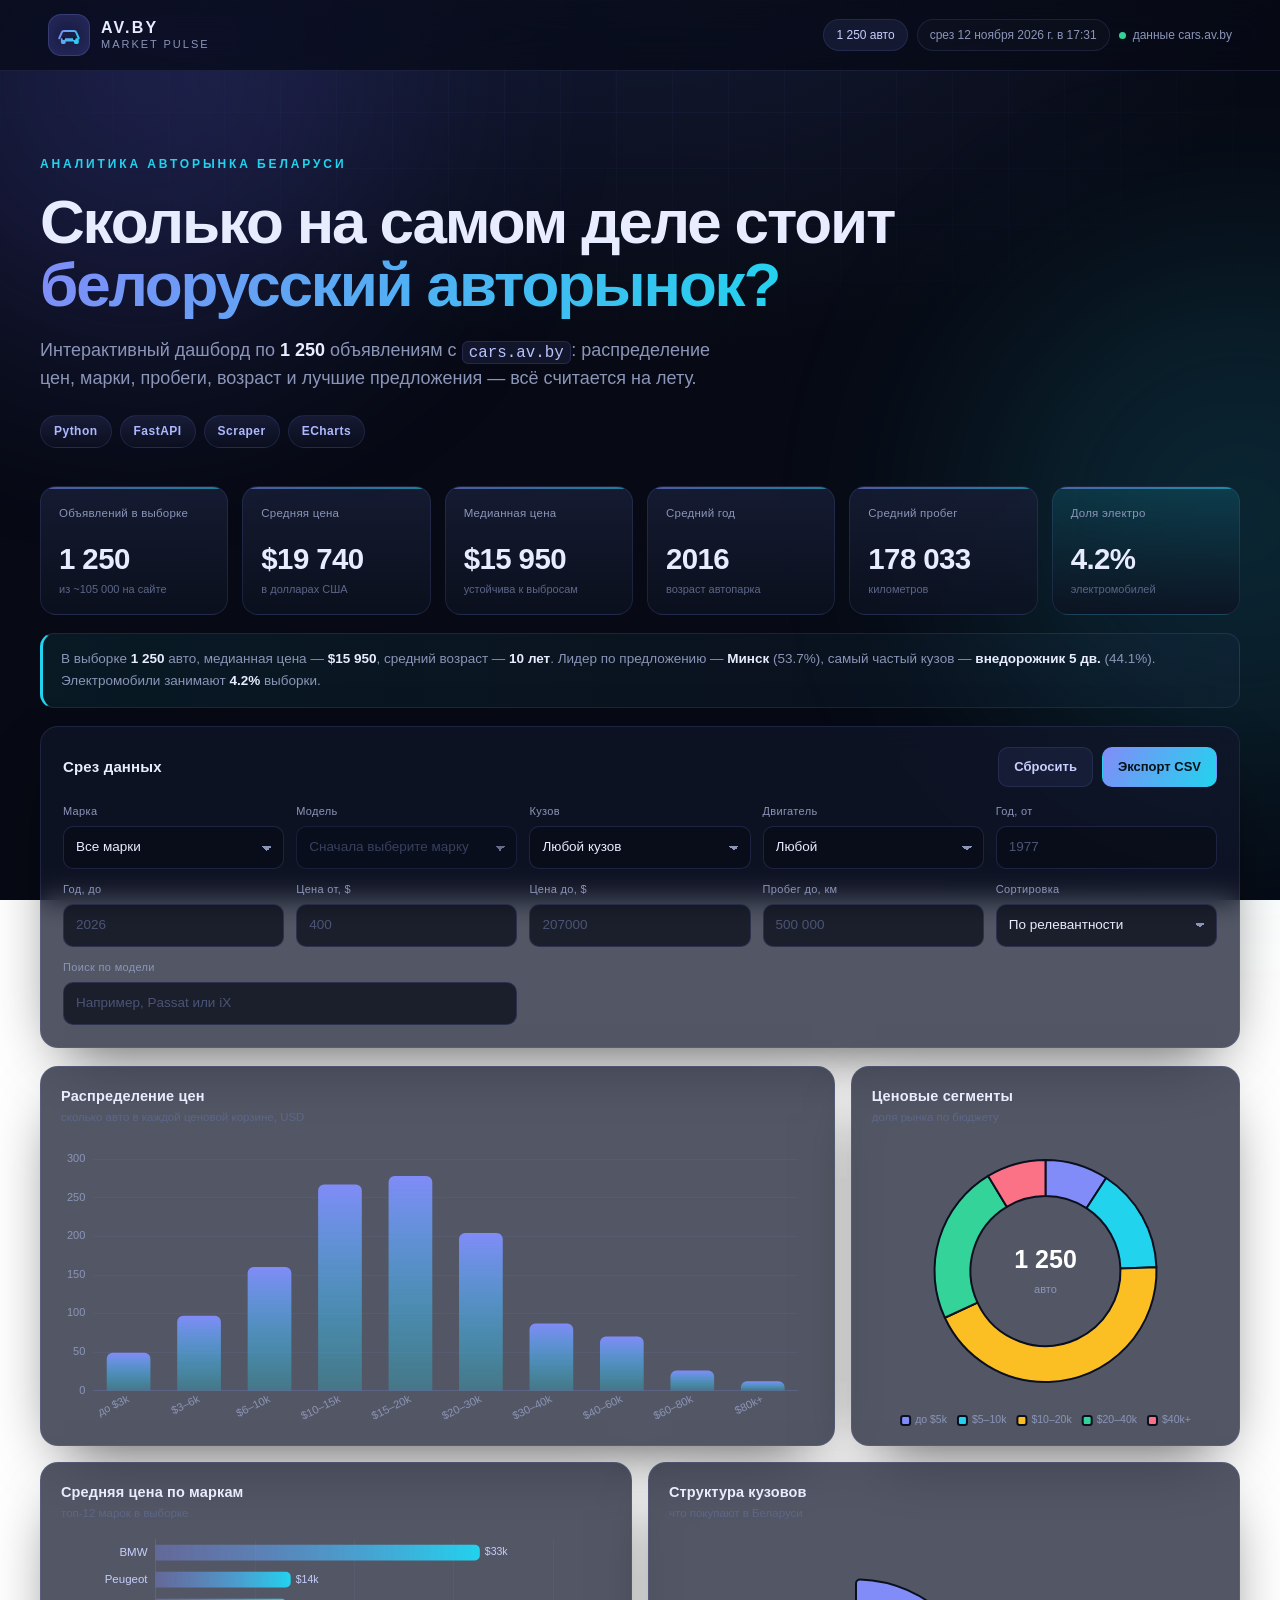
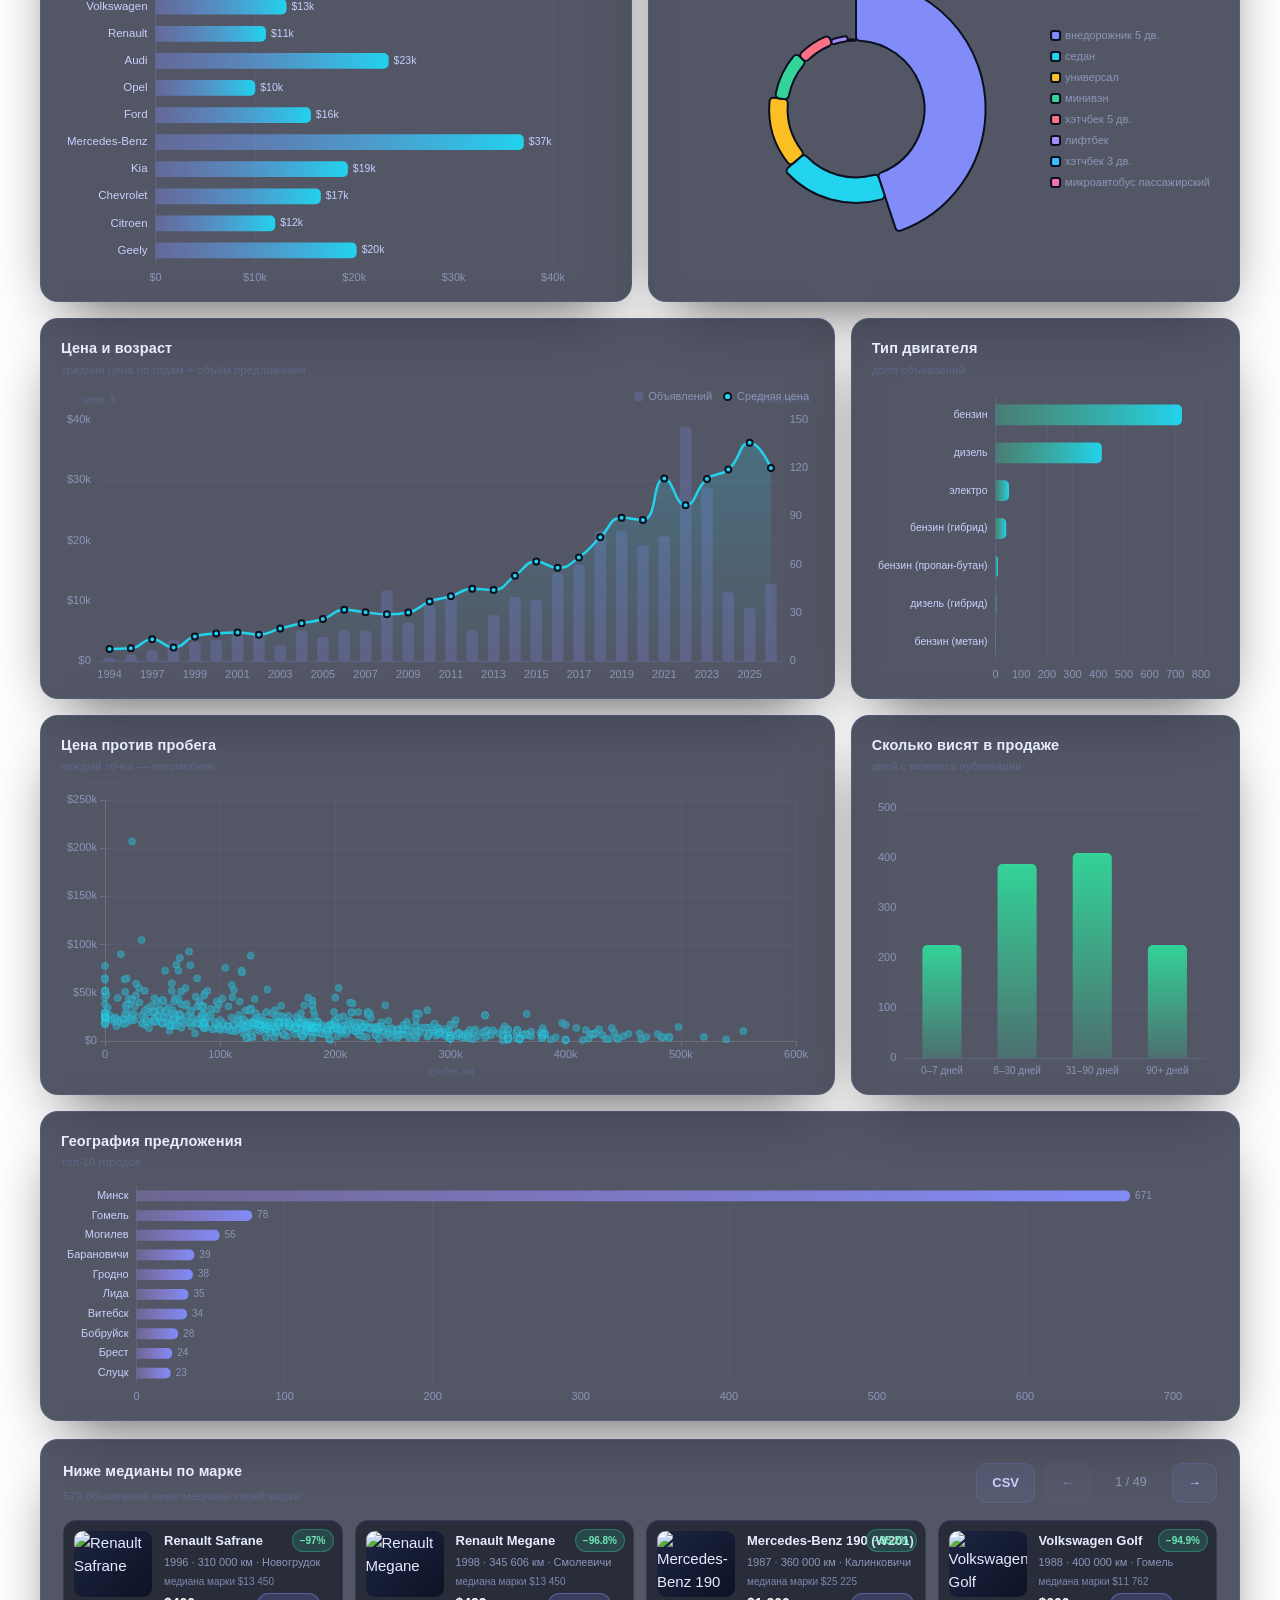
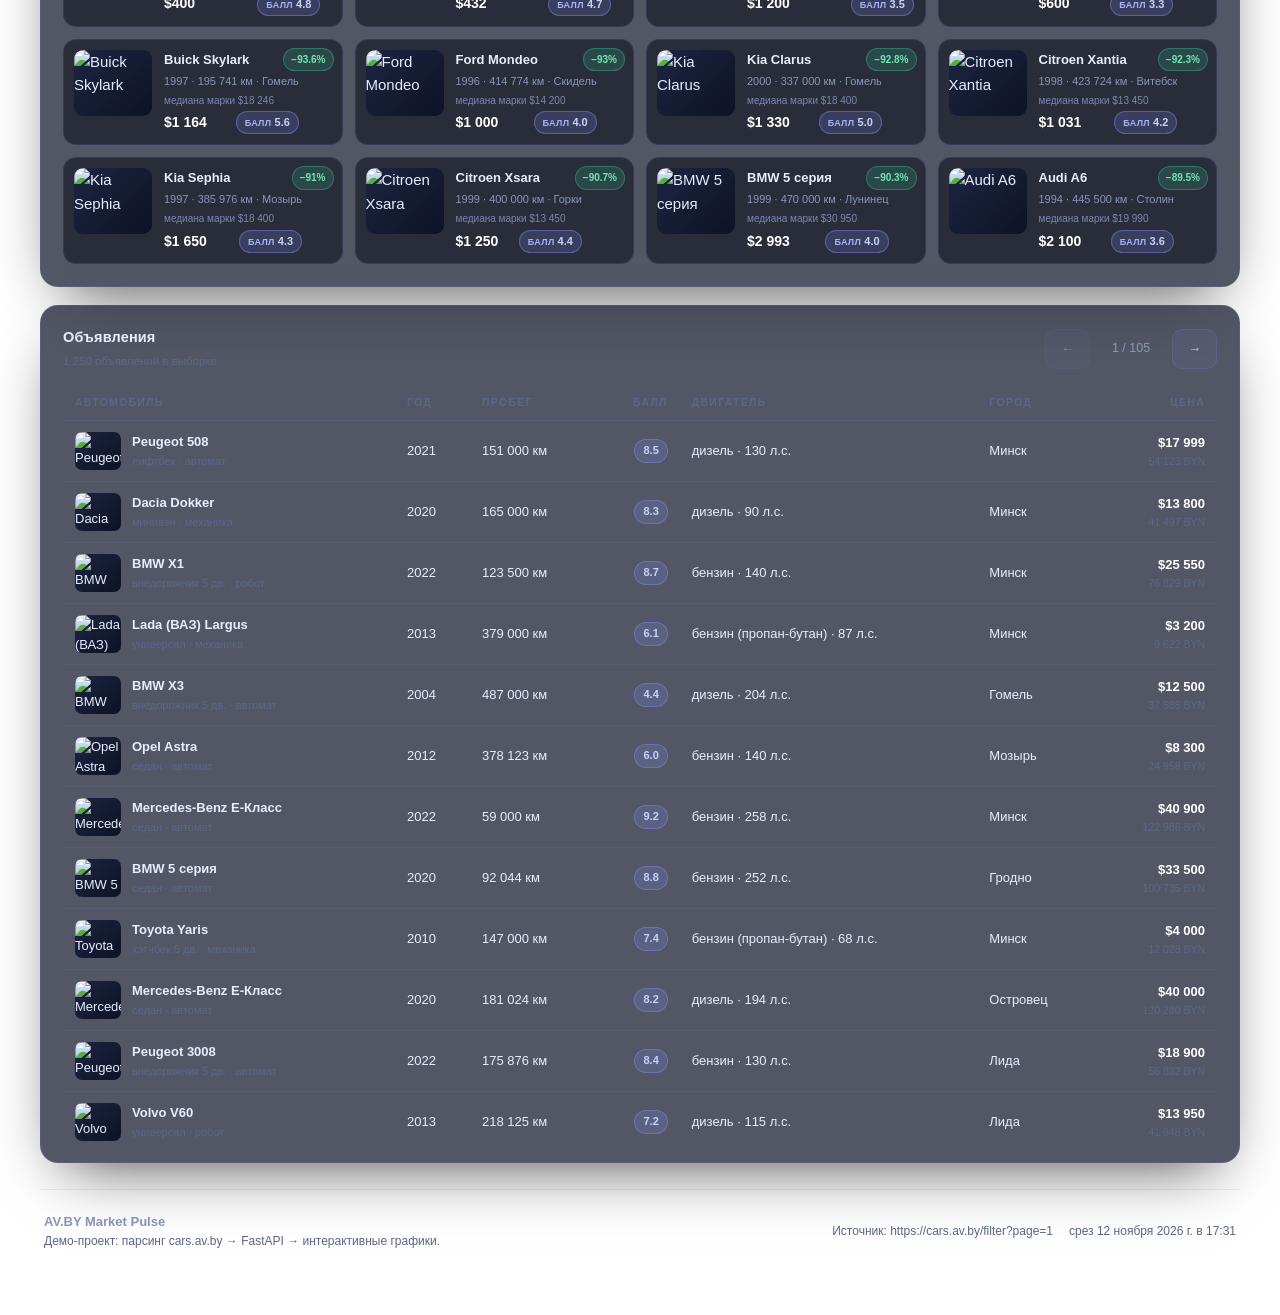
==== commit be4ef0c7: "Add files via upload" ====
--- a/docs/index.html
+++ b/docs/index.html
@@ -5,7 +5,7 @@
   <meta name="viewport" content="width=device-width, initial-scale=1" />
   <title>AV.BY Market Pulse — аналитика авторынка Беларуси</title>
   <meta name="description" content="Интерактивный дашборд рынка б/у автомобилей Беларуси по данным cars.av.by: цены, марки, пробеги, годы и лучшие предложения." />
-  <link rel="stylesheet" href="styles.css" />
+  <link rel="stylesheet" href="styles.css?v=603a0c0ed3" />
 </head>
 <body>
   <div class="bg-grid" aria-hidden="true"></div>
@@ -97,6 +97,12 @@
           <select id="f-brand"><option value="">Все марки</option></select>
         </label>
         <label class="field">
+          <span>Модель</span>
+          <select id="f-model" disabled>
+            <option value="">Сначала выберите марку</option>
+          </select>
+        </label>
+        <label class="field">
           <span>Кузов</span>
           <select id="f-body"><option value="">Любой кузов</option></select>
         </label>
@@ -123,15 +129,15 @@
         <label class="field">
           <span>Пробег до, км</span>
           <input id="f-mileage-max" type="number" inputmode="numeric" placeholder="500 000" />
+        </label>
+        <label class="field">
+          <span>Сортировка</span>
+          <select id="f-sort"></select>
         </label>
         <label class="field field--wide">
           <span>Поиск по модели</span>
           <input id="f-q" type="search" placeholder="Например, Passat или iX" autocomplete="off" />
         </label>
-        <label class="field">
-          <span>Сортировка</span>
-          <select id="f-sort"></select>
-        </label>
       </div>
     </section>
 
@@ -212,7 +218,7 @@
     <section class="panel deals" id="deals-section" aria-label="Ниже медианы по марке">
       <header class="chart__head table-panel__head">
         <div>
-          <h2>Ниже медианы по марке</h2>
+          <h2 id="deals-title">Ниже медианы по марке</h2>
           <span class="chart__sub" id="deals-total">прозрачная эвристика, не оценка стоимости</span>
         </div>
         <div class="pager">
@@ -244,6 +250,7 @@
               <th>Автомобиль</th>
               <th>Год</th>
               <th>Пробег</th>
+              <th class="ta-right" title="Скоринг 0–10: до 5 баллов за свежий год и до 5 за меньший пробег">Балл</th>
               <th>Двигатель</th>
               <th>Город</th>
               <th class="ta-right">Цена</th>
@@ -269,8 +276,8 @@
   <div class="loading" id="loading" aria-hidden="true"><span></span></div>
   <div class="toast" id="toast" role="status" aria-live="polite"></div>
 
-  <script src="vendor/echarts.min.js"></script>
-  <script src="analytics.js"></script>
-  <script src="app.js"></script>
+  <script src="vendor/echarts.min.js?v=e84270bd0c"></script>
+  <script src="analytics.js?v=9e1a298dfe"></script>
+  <script src="app.js?v=24ed2d88e9"></script>
 </body>
 </html>
--- a/docs/styles.css
+++ b/docs/styles.css
@@ -259,6 +259,7 @@
   background-repeat: no-repeat;
 }
 .field input::placeholder { color: #4a5476; }
+.field select:disabled { color: #4a5476; cursor: not-allowed; opacity: 0.7; }
 .field input:focus, .field select:focus {
   border-color: rgba(34, 211, 238, 0.55);
   box-shadow: 0 0 0 3px rgba(34, 211, 238, 0.1);
@@ -340,7 +341,9 @@
 .deal__body { min-width: 0; display: flex; flex-direction: column; gap: 3px; }
 .deal__name { font-size: 13px; font-weight: 700; white-space: nowrap; overflow: hidden; text-overflow: ellipsis; }
 .deal__meta { font-size: 11px; color: var(--muted); white-space: nowrap; overflow: hidden; text-overflow: ellipsis; }
-.deal__price { font-size: 14px; font-weight: 800; color: #fff; margin-top: auto; }
+.deal__median { font-size: 10px; color: #7c87ad; white-space: nowrap; overflow: hidden; text-overflow: ellipsis; }
+.deal__price { font-size: 14px; font-weight: 800; color: #fff; }
+.deal__footer { margin-top: auto; display: flex; align-items: center; justify-content: space-between; gap: 6px; }
 .deal__badge {
   position: absolute;
   top: 8px;
@@ -353,6 +356,19 @@
   color: #6ee7b7;
   border: 1px solid rgba(52, 211, 153, 0.35);
 }
+.score-pill {
+  display: inline-block;
+  font-size: 11px;
+  font-weight: 800;
+  padding: 2px 8px;
+  border-radius: 999px;
+  background: rgba(129, 140, 248, 0.18);
+  color: #c7d2fe;
+  border: 1px solid rgba(129, 140, 248, 0.45);
+  white-space: nowrap;
+  cursor: help;
+}
+.score-pill__label { font-weight: 600; font-size: 9px; letter-spacing: 0.04em; text-transform: uppercase; color: #a5b4fc; }
 
 /* ---------- table ---------- */
 .table-panel { padding: 20px 22px 10px; }
